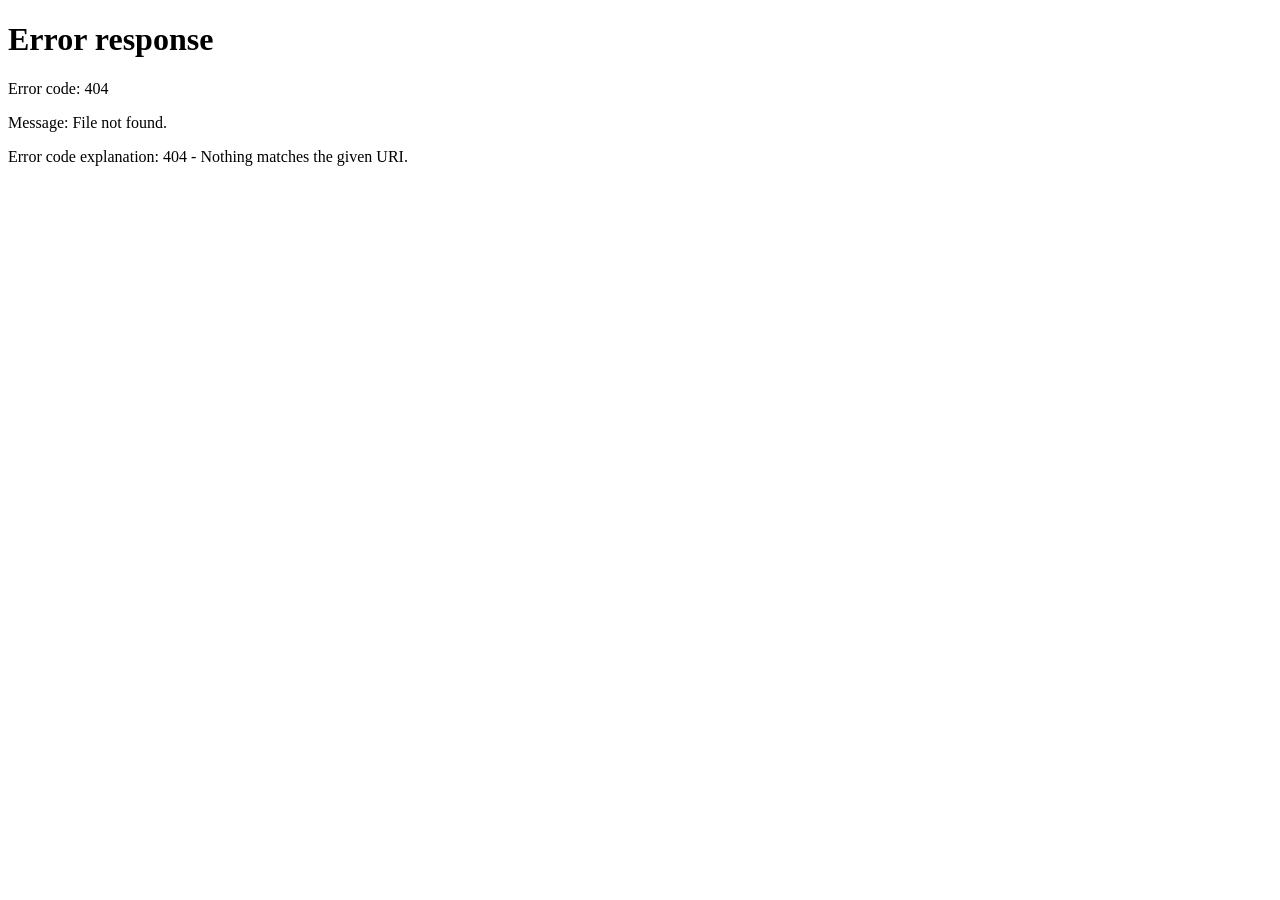
==== codigo/public/index.html @ 6b4eb7d6 "Initial commit" ====
<!DOCTYPE html>
<html lang="en">
  <head>
    <meta charset="UTF-8" />
    <meta name="viewport" content="width=device-width, initial-scale=1.0" />
    <title>Document</title>
    <link rel="stylesheet" href="./assets/css/styles.css" />
    <script src="./assets/js/login.js"></script>
  </head>
  <body>
    <header>
      <div class="banner">
        <img src="./assets/images/banner_ti.png" alt="" />
      </div>
      <div class="barra-info">
        <nav class="menu">
          <ul>
            <li><a href="index.html">Home</a></li>
            <li><a href="about.html">Sobre nós</a></li>
          </ul>
        </nav>
        <div class="dados-usuario">
          <span id="userInfo"></span>
        </div>
      </div>
    </header>
    <main>
        <h3>Boas vindas</h3>
        <p>Sejam bem-vindos à home-page do projeto de TI 1 - Trabalho
        Interdisciplinar</p>
        <p>Esse conteúdo que você está lendo foi criado para exemplificar como
        criar o seu site integrado com o ambiente de login e o back end que
        utiliza o JSON Server.</p>
        <p>Ao criar o seu site, você deve adaptar esse código para sua neessidade ou começar do zero, excluindo todo esse conteúdo.
        </p>

        <h3>Arquivos do site (Front End)</h3>
        <p>Para montar seu site, edite os arquivos existentes e crie novos arquivos na pasta <code>public</code> que mantem todos os arquivos da parte de Front End do site, a interface que é vista pelo usuário no navegador.</p>

        <p>Nesta pasta <code>public</code>, sugerimos que você organize os arquivos do seu site da seguinte maneira:</p>
        <ul>
            <li><strong>Pasta <code>assets</code></strong>: os arquivos de formatação (CSS), os scripts (JS), as imagens utilizadas no site (JPG, PNG, GIF, SVG, etc), fontes (TTF) e outros arquivos gerais utilizados por todo o site.</li>
            <li><strong>Pasta <code>modulos</code></strong>: os arquivos utilizados na implementação das funcionalidades do site. Separe uma sub-pasta para cada novo módulo ou funcionalidade. Pode também ser utilizado para dividir o trabalho de cada membro do grupo.</li>
            <li><strong>Arquivo <code>index.html</code></strong>: arquivo que representa a "home page" do site.</li>
        </ul>

        <h3>Módulo de Login</h3>
        <p>O módulo de login de usuário traz uma funcionalidade completa de registro de usuários e validação de login e senha.</p>
        <h4>Integração do site com módulo de Login</h4>
        <p>Para utilizar o módulo de login, basta incluir o script na sua página colocando a seguinte tag no HEAD</p>
        <pre>&lt;script src="./assets/js/login.js"&gt&lt;script&gt;</pre>
        <p>Ao incluir o script de login na sua página, caso o usuário ainda não tenha efetuado login, ao acessar a home-page do site, o navegador será direcionado para o formulário de <strong>Identificação de Usuário</strong>. Se o usuário informar corretamente o login e a senha, o navegador será direcionado para a Home-Page.</p>
        <h4>Sessão do usuário logado</h4>
        <p>Assim que o usuário se identifica e acessa a parte privada do site, o módulo de login cria uma chave do sessionStorage do navegador com o título <strong>usuarioCorrente</strong> e cujo conteúdo é um objeto com os atributos: id, nome, login, senha e email. </p>
        <h4>Base de dados de usuários</h4>
        <p>Inicialmente o módulo de login é configurado com dois usuários: </p>
        <ul>
            <li>admin - Senha: 123</li>
            <li>user - Senha: 123</li>
        </ul>

        <h3>Servidor Web e API baseada no JSON Server (Back end)</h3>
        <p>O ambiente de trabalho disponibilizado para suportar o Trabalho Interdisciplinar 1 é baseado no Node.js. A aplicação de back end utiliza o módulo JSON Server para criar um Servidor Web que prove duas estruturas separadas:
        <ul>
            <li><strong>Arquivos estáticos (Pasta <code>public</code>)</strong>: da acesso aos arquivos utilizados no front end (HTML, CSS e JavaScript).</li>
            <li><strong>API RESTful (pasta <code>db</code>)</strong>: uma interface para acesso aos dados definidos no arquivo db.json.</li>
        </ul></p>

        <h4>Arquitetura do site</h4>
        <p>A imagem que se segue apresenta a arquitetura desse ambiente, mostrando as duas refletindo as pastas desse ambiente.</p>
        <p><img class="img-fluid d-block w-75 m-auto" src="./assets/images/servidor.png" alt=""></p>

        <h4>Arquivo db.json</h4>
        <p>O arquivo JSON utilizado para definição das estruturas dos dados providos pela aplicação é localizado na pasta db e tem um formato como o mostrado no exemplo da figura a seguir. Esse arquivo define uma estrutura hipotética de contatos que descreve itens com os seguintes atributos: <code>id</code>, <code>nome</code> e <code>cidade</code>. para o JSON Server, é fundamental que toda estrutura tenha um atributo de identificador de nome <code>id</code>.</p>
        <p><img class="img-fluid d-block w-50 m-auto" src="./assets/images/arquivo_json.png" alt=""></p>
    </main>
  </body>
</html>
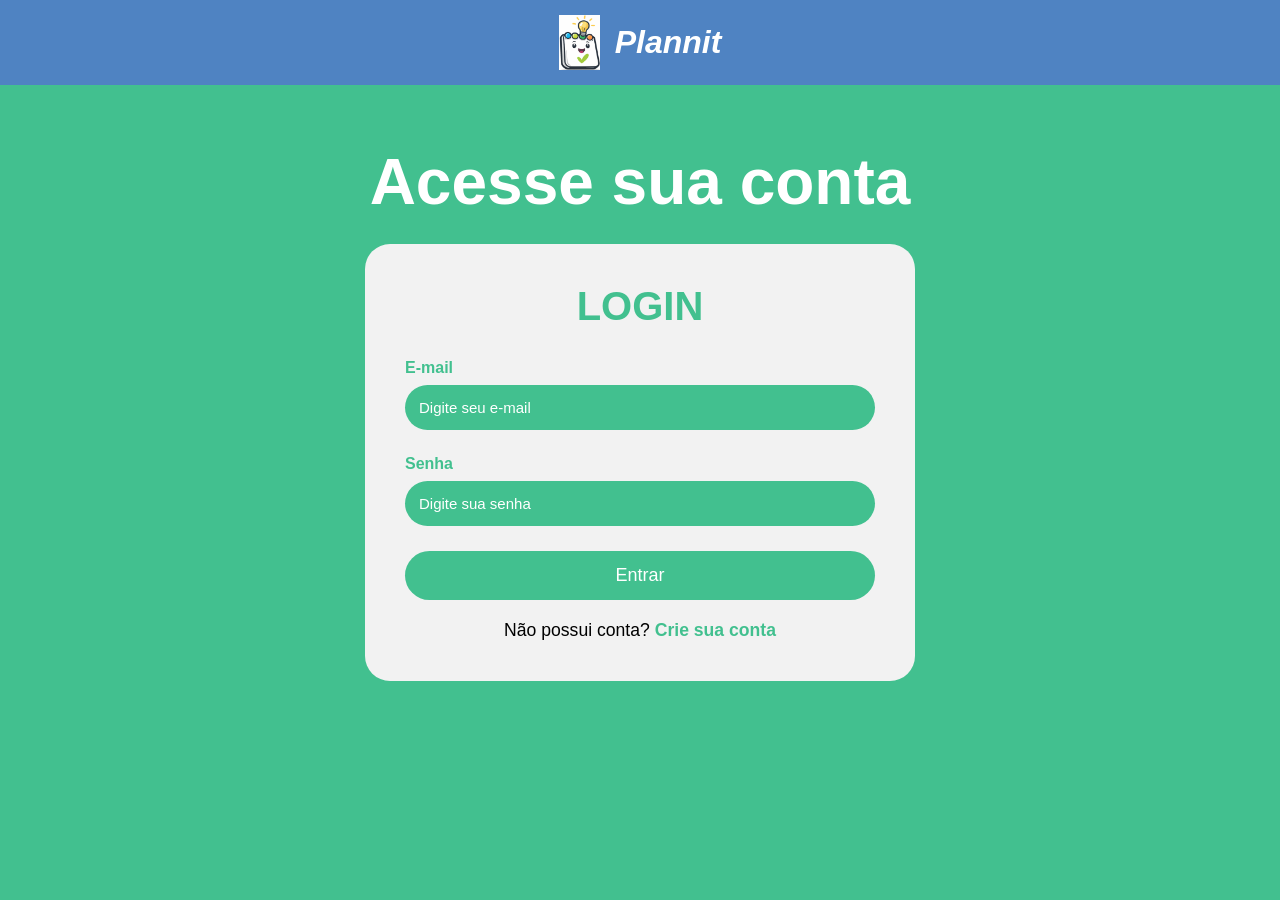
==== commit 86e29e54: "." ====
--- a/codigo/public/index.html
+++ b/codigo/public/index.html
@@ -1,78 +1,105 @@
 <!DOCTYPE html>
-<html lang="en">
-  <head>
-    <meta charset="UTF-8" />
-    <meta name="viewport" content="width=device-width, initial-scale=1.0" />
-    <title>Document</title>
-    <link rel="stylesheet" href="./assets/css/styles.css" />
-    <script src="./assets/js/login.js"></script>
-  </head>
-  <body>
+<html lang="pt-br">
+
+<head>
+    <meta charset="UTF-8">
+    <meta name="viewport" content="width=device-width, initial-scale=1.0">
+    <title>Plannit - Home</title>
+    <link rel="stylesheet" href="assets/css/styles.css">
+</head>
+
+<body>
+
     <header>
-      <div class="banner">
-        <img src="./assets/images/banner_ti.png" alt="" />
-      </div>
-      <div class="barra-info">
-        <nav class="menu">
-          <ul>
-            <li><a href="index.html">Home</a></li>
-            <li><a href="about.html">Sobre nós</a></li>
-          </ul>
-        </nav>
-        <div class="dados-usuario">
-          <span id="userInfo"></span>
+        <div class="barra-info">
+
+            <div class="logo">
+                <img src="assets/images/Plannit_logo.png" alt="Logo do site">
+            </div>
+
+            <div class="busca">
+                <input type="text" placeholder="Buscar ferramentas...">
+                <span class="icone-busca">🔍</span>
+            </div>
+
+            <nav class="menu">
+                <ul>
+                    <li><a href="index.html">Home</a></li>
+                    <li><a href="(ian)funcionalidades.html">Planejador</a></li>
+                    <li><a href="(João)bem_estar.html">Bem-Estar</a></li>
+                    <li><a href="(Antonio)sobre.html">Sobre</a></li>
+                    <li><a href="(Antonio)conta.html">Conta</a></li>
+                </ul>
+            </nav>
+
         </div>
-      </div>
     </header>
+
     <main>
-        <h3>Boas vindas</h3>
-        <p>Sejam bem-vindos à home-page do projeto de TI 1 - Trabalho
-        Interdisciplinar</p>
-        <p>Esse conteúdo que você está lendo foi criado para exemplificar como
-        criar o seu site integrado com o ambiente de login e o back end que
-        utiliza o JSON Server.</p>
-        <p>Ao criar o seu site, você deve adaptar esse código para sua neessidade ou começar do zero, excluindo todo esse conteúdo.
-        </p>
 
-        <h3>Arquivos do site (Front End)</h3>
-        <p>Para montar seu site, edite os arquivos existentes e crie novos arquivos na pasta <code>public</code> que mantem todos os arquivos da parte de Front End do site, a interface que é vista pelo usuário no navegador.</p>
+        <section class="hero">
+            <h1>
+              <p id="boasVindas"></p>
+                Organize seus estudos sem esquecer da sua
+                <span>saúde mental</span>
+            </h1>
+        </section>
 
-        <p>Nesta pasta <code>public</code>, sugerimos que você organize os arquivos do seu site da seguinte maneira:</p>
-        <ul>
-            <li><strong>Pasta <code>assets</code></strong>: os arquivos de formatação (CSS), os scripts (JS), as imagens utilizadas no site (JPG, PNG, GIF, SVG, etc), fontes (TTF) e outros arquivos gerais utilizados por todo o site.</li>
-            <li><strong>Pasta <code>modulos</code></strong>: os arquivos utilizados na implementação das funcionalidades do site. Separe uma sub-pasta para cada novo módulo ou funcionalidade. Pode também ser utilizado para dividir o trabalho de cada membro do grupo.</li>
-            <li><strong>Arquivo <code>index.html</code></strong>: arquivo que representa a "home page" do site.</li>
-        </ul>
+        <section class="cards">
 
-        <h3>Módulo de Login</h3>
-        <p>O módulo de login de usuário traz uma funcionalidade completa de registro de usuários e validação de login e senha.</p>
-        <h4>Integração do site com módulo de Login</h4>
-        <p>Para utilizar o módulo de login, basta incluir o script na sua página colocando a seguinte tag no HEAD</p>
-        <pre>&lt;script src="./assets/js/login.js"&gt&lt;script&gt;</pre>
-        <p>Ao incluir o script de login na sua página, caso o usuário ainda não tenha efetuado login, ao acessar a home-page do site, o navegador será direcionado para o formulário de <strong>Identificação de Usuário</strong>. Se o usuário informar corretamente o login e a senha, o navegador será direcionado para a Home-Page.</p>
-        <h4>Sessão do usuário logado</h4>
-        <p>Assim que o usuário se identifica e acessa a parte privada do site, o módulo de login cria uma chave do sessionStorage do navegador com o título <strong>usuarioCorrente</strong> e cujo conteúdo é um objeto com os atributos: id, nome, login, senha e email. </p>
-        <h4>Base de dados de usuários</h4>
-        <p>Inicialmente o módulo de login é configurado com dois usuários: </p>
-        <ul>
-            <li>admin - Senha: 123</li>
-            <li>user - Senha: 123</li>
-        </ul>
+            <a href="(ian)funcionalidades.html" class="card">
+                <h2>Organize sua rotina</h2>
+                <p>
+                    Crie uma agenda semanal ou mensal e
+                    comece a organizar suas tarefas diárias.
+                </p>
+            </a>
 
-        <h3>Servidor Web e API baseada no JSON Server (Back end)</h3>
-        <p>O ambiente de trabalho disponibilizado para suportar o Trabalho Interdisciplinar 1 é baseado no Node.js. A aplicação de back end utiliza o módulo JSON Server para criar um Servidor Web que prove duas estruturas separadas:
-        <ul>
-            <li><strong>Arquivos estáticos (Pasta <code>public</code>)</strong>: da acesso aos arquivos utilizados no front end (HTML, CSS e JavaScript).</li>
-            <li><strong>API RESTful (pasta <code>db</code>)</strong>: uma interface para acesso aos dados definidos no arquivo db.json.</li>
-        </ul></p>
+            <a href="(João)bem_estar.html" class="card">
+                <h2>Conteúdos de bem-estar</h2>
+                <p>
+                    Veja conteúdos e dicas que podem ajudar
+                    no estresse e pressão diária em relação
+                    às provas e trabalhos.
+                </p>
+            </a>
 
-        <h4>Arquitetura do site</h4>
-        <p>A imagem que se segue apresenta a arquitetura desse ambiente, mostrando as duas refletindo as pastas desse ambiente.</p>
-        <p><img class="img-fluid d-block w-75 m-auto" src="./assets/images/servidor.png" alt=""></p>
+            <a href="(Gabriel)contato_psicologo.html" class="card">
+                <h2>Contate Psicólogos</h2>
+                <p>
+                    Encontre um psicólogo ou psicopedagogo
+                    que possa ajudar com ansiedade e
+                    dificuldades acadêmicas.
+                </p>
+            </a>
 
-        <h4>Arquivo db.json</h4>
-        <p>O arquivo JSON utilizado para definição das estruturas dos dados providos pela aplicação é localizado na pasta db e tem um formato como o mostrado no exemplo da figura a seguir. Esse arquivo define uma estrutura hipotética de contatos que descreve itens com os seguintes atributos: <code>id</code>, <code>nome</code> e <code>cidade</code>. para o JSON Server, é fundamental que toda estrutura tenha um atributo de identificador de nome <code>id</code>.</p>
-        <p><img class="img-fluid d-block w-50 m-auto" src="./assets/images/arquivo_json.png" alt=""></p>
+            <a href="(Antonio)comunidade.html" class="card">
+                <h2>Comunidade On-line</h2>
+                <p>
+                    Participe da nossa comunidade para trocar
+                    ideias, receber conselhos e compartilhar
+                    experiências.
+                </p>
+            </a>
+
+            <a href="(ian)funcionalidades.html" class="card">
+                <h2>Lembretes</h2>
+                <p>
+                    Clique aqui para acessar seus lembretes
+                    das tarefas do dia e da semana.
+                </p>
+            </a>
+
+        </section>
+
     </main>
-  </body>
-</html>
+
+    <footer>
+        © Copyright - 2026
+    </footer>
+
+    <script src="assets/js/index.js"></script>
+
+</body>
+
+</html>
--- a/codigo/public/assets/css/styles.css
+++ b/codigo/public/assets/css/styles.css
@@ -0,0 +1,158 @@
+* {
+    margin: 0;
+    padding: 0;
+    box-sizing: border-box;
+}
+
+body {
+    font-family: Arial, Helvetica, sans-serif;
+    background-color: #42c08f;
+    min-height: 100vh;
+    display: flex;
+    flex-direction: column;
+}
+
+/* ===================== */
+/* HEADER */
+/* ===================== */
+
+.barra-info {
+    background-color: #4f83c2;
+    display: flex;
+    align-items: center;
+    justify-content: space-between;
+    padding: 10px 20px;
+}
+
+.menu {
+    background-color: #4f83c2;
+    display: flex;
+    align-items: center;
+}
+
+.logo img {
+    height: 50px;
+    cursor: pointer;
+}
+
+.busca {
+    position: relative;
+    width: 40%;
+}
+
+.busca input {
+    width: 100%;
+    padding: 10px 40px 10px 15px;
+    border-radius: 25px;
+    border: none;
+    outline: none;
+    font-size: 16px;
+}
+
+.icone-busca {
+    position: absolute;
+    right: 15px;
+    top: 50%;
+    transform: translateY(-50%);
+    cursor: pointer;
+}
+
+.menu ul {
+    list-style: none;
+    display: flex;
+    gap: 20px;
+}
+
+.menu a {
+    text-decoration: none;
+    color: white;
+    font-weight: 500;
+}
+
+.menu a:hover {
+    text-decoration: underline;
+}
+
+/* ===================== */
+/* MAIN */
+/* ===================== */
+
+main {
+    flex: 1;
+}
+
+.hero {
+    text-align: center;
+    padding: 40px 20px;
+}
+
+.hero h1 {
+    color: white;
+    font-size: 3rem;
+    max-width: 900px;
+    margin: 0 auto;
+}
+
+.hero span {
+    font-weight: bold;
+}
+
+/* ===================== */
+/* CARDS */
+/* ===================== */
+
+.cards {
+    max-width: 1200px;
+    margin: 20px auto 60px;
+    display: flex;
+    justify-content: center;
+    flex-wrap: wrap;
+    gap: 35px;
+}
+
+.card {
+    width: 320px;
+    min-height: 220px;
+
+    background-color: #f2f2f2;
+    border-radius: 25px;
+
+    padding: 25px;
+
+    text-decoration: none;
+
+    display: flex;
+    flex-direction: column;
+    align-items: center;
+}
+
+.card h2 {
+    color: #4f83c2;
+    text-align: center;
+    margin-bottom: 20px;
+}
+
+.card p {
+    color: #42c08f;
+    text-align: center;
+    line-height: 1.5;
+}
+
+/* Efeito ao passar o mouse */
+
+.card:hover {
+    transform: translateY(-8px);
+    transition: 0.3s;
+    box-shadow: 0px 6px 20px rgba(0, 0, 0, 0.15);
+}
+
+/* ===================== */
+/* FOOTER */
+/* ===================== */
+
+footer {
+    background-color: #4f83c2;
+    color: black;
+    text-align: center;
+    padding: 12px;
+}
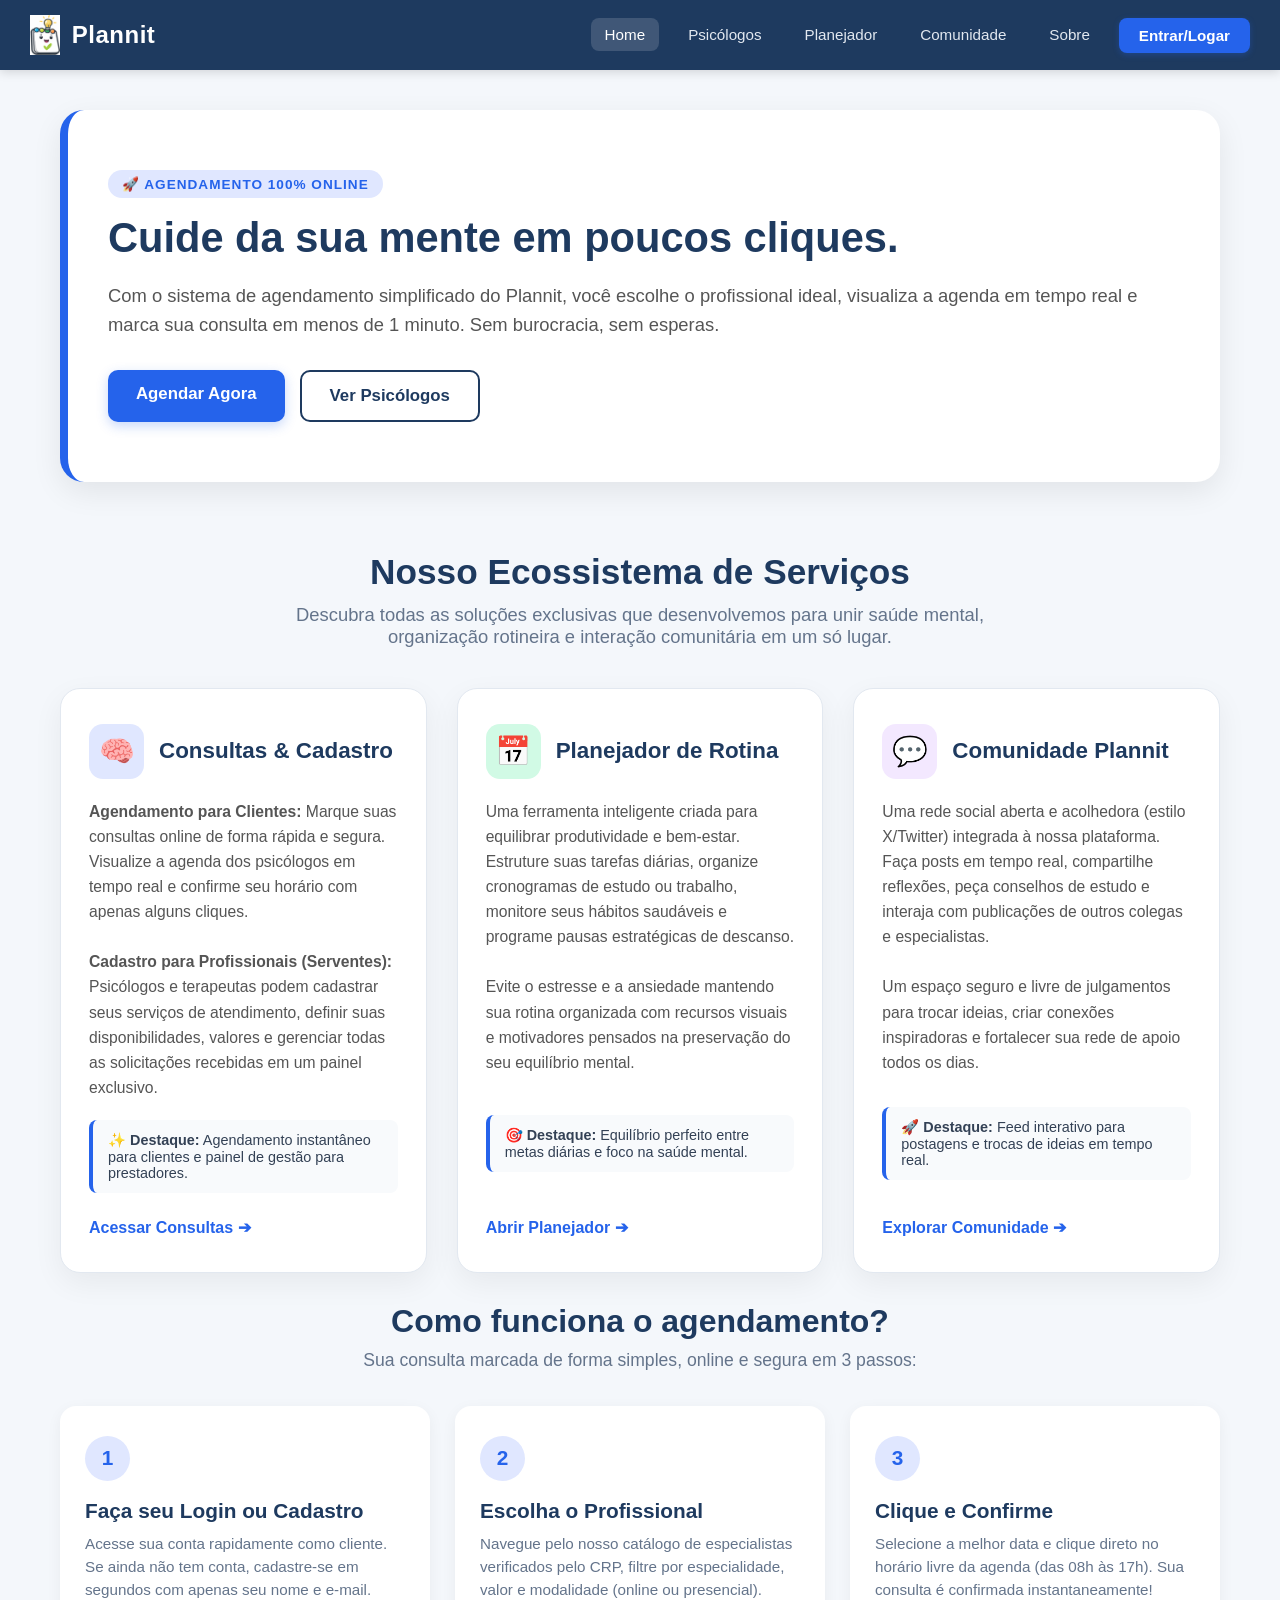
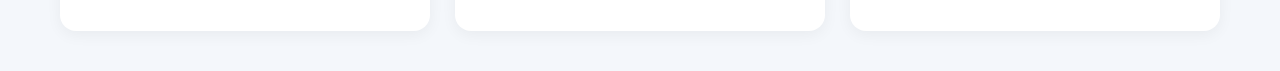
==== commit cff81eb5: "Fazendo a integração do JSON, JS e cores de todas as paginas" ====
--- a/codigo/public/index.html
+++ b/codigo/public/index.html
@@ -4,102 +4,512 @@
 <head>
     <meta charset="UTF-8">
     <meta name="viewport" content="width=device-width, initial-scale=1.0">
-    <title>Plannit - Home</title>
-    <link rel="stylesheet" href="assets/css/styles.css">
+    <title>Plannit - Agendamento Simples e Rápido</title>
+    <style>
+        * {
+            margin: 0;
+            padding: 0;
+            box-sizing: border-box;
+            font-family: 'Segoe UI', Tahoma, Geneva, Verdana, sans-serif;
+        }
+
+        body {
+            background: #f4f7fb;
+            color: #333333;
+            min-height: 100vh;
+            display: flex;
+            flex-direction: column;
+        }
+
+        /* HEADER ESTILO (Leonardo)psicologo.css */
+        header {
+            background: #1e3a5f;
+            color: white;
+            box-shadow: 0 2px 10px rgba(0, 0, 0, 0.15);
+            position: sticky;
+            top: 0;
+            z-index: 100;
+        }
+
+        .barra-info {
+            height: 70px;
+            display: flex;
+            justify-content: space-between;
+            align-items: center;
+            padding: 0 30px;
+            max-width: 1400px;
+            margin: 0 auto;
+            width: 100%;
+            gap: 20px;
+        }
+
+        .logo {
+            display: flex;
+            align-items: center;
+            gap: 12px;
+            text-decoration: none;
+            color: white;
+        }
+
+        .logo img {
+            height: 40px;
+            width: auto;
+            object-fit: contain;
+        }
+
+        .logo span {
+            font-size: 1.5rem;
+            font-weight: bold;
+            letter-spacing: 0.5px;
+        }
+
+        .menu ul {
+            display: flex;
+            list-style: none;
+            gap: 15px;
+            align-items: center;
+        }
+
+        .menu a {
+            color: #e2e8f0;
+            text-decoration: none;
+            font-size: 0.95rem;
+            font-weight: 500;
+            padding: 8px 14px;
+            border-radius: 8px;
+            transition: 0.2s;
+        }
+
+        .menu a:hover {
+            color: #ffffff;
+            background: rgba(255, 255, 255, 0.1);
+        }
+
+        /* Botão de Login no Header */
+        .btn-login-header {
+            background: #2563eb !important;
+            color: white !important;
+            font-weight: 600 !important;
+            padding: 9px 20px !important;
+            border-radius: 8px;
+            box-shadow: 0 2px 6px rgba(37, 99, 235, 0.3);
+            transition: 0.3s !important;
+        }
+
+        .btn-login-header:hover {
+            background: #1d4ed8 !important;
+            transform: translateY(-2px);
+        }
+
+        /* CONTEÚDO PRINCIPAL */
+        main {
+            flex: 1;
+            max-width: 1200px;
+            margin: 40px auto;
+            padding: 0 20px;
+            width: 100%;
+        }
+
+        /* PROMOÇÃO DO SISTEMA DE AGENDAMENTO */
+        .promo-hero {
+            background: white;
+            border-radius: 24px;
+            padding: 60px 40px;
+            margin-bottom: 40px;
+            box-shadow: 0 10px 30px rgba(0, 0, 0, 0.08);
+            display: flex;
+            align-items: center;
+            justify-content: space-between;
+            gap: 40px;
+            border-left: 8px solid #2563eb;
+        }
+
+        .promo-texto {
+            flex: 1;
+        }
+
+        .promo-tag {
+            display: inline-block;
+            background: #e0e7ff;
+            color: #2563eb;
+            padding: 6px 14px;
+            border-radius: 20px;
+            font-size: 0.85rem;
+            font-weight: 700;
+            text-transform: uppercase;
+            letter-spacing: 1px;
+            margin-bottom: 15px;
+        }
+
+        .promo-texto h1 {
+            font-size: 2.6rem;
+            color: #1e3a5f;
+            margin-bottom: 18px;
+            line-height: 1.2;
+            font-weight: 800;
+        }
+
+        .promo-texto p {
+            font-size: 1.15rem;
+            color: #555555;
+            line-height: 1.6;
+            margin-bottom: 30px;
+        }
+
+        .promo-botoes {
+            display: flex;
+            gap: 15px;
+            flex-wrap: wrap;
+        }
+
+        .btn-primario {
+            background: #2563eb;
+            color: white;
+            text-decoration: none;
+            padding: 14px 28px;
+            border-radius: 10px;
+            font-size: 1.05rem;
+            font-weight: bold;
+            box-shadow: 0 4px 12px rgba(37, 99, 235, 0.25);
+            transition: 0.3s;
+        }
+
+        .btn-primario:hover {
+            background: #1d4ed8;
+            transform: translateY(-3px);
+        }
+
+        .btn-secundario {
+            background: white;
+            color: #1e3a5f;
+            text-decoration: none;
+            padding: 14px 28px;
+            border-radius: 10px;
+            font-size: 1.05rem;
+            font-weight: bold;
+            border: 2px solid #1e3a5f;
+            transition: 0.3s;
+        }
+
+        .btn-secundario:hover {
+            background: #f0f4f8;
+        }
+
+        /* PASSOS DO AGENDAMENTO (EM POUCOS CLIQUES) */
+        .secao-passos {
+            text-align: center;
+            margin-top: 20px;
+        }
+
+        .secao-passos h2 {
+            font-size: 2rem;
+            color: #1e3a5f;
+            margin-bottom: 10px;
+        }
+
+        .secao-passos p.subtitulo {
+            color: #64748b;
+            font-size: 1.1rem;
+            margin-bottom: 35px;
+        }
+
+        .passos-grid {
+            display: grid;
+            grid-template-columns: repeat(auto-fit, minmax(300px, 1fr));
+            gap: 25px;
+        }
+
+        .passo-card {
+            background: white;
+            border-radius: 16px;
+            padding: 30px 25px;
+            box-shadow: 0 4px 15px rgba(0, 0, 0, 0.05);
+            transition: 0.3s;
+            position: relative;
+            text-align: left;
+        }
+
+        .passo-card:hover {
+            transform: translateY(-5px);
+            box-shadow: 0 10px 25px rgba(0, 0, 0, 0.1);
+        }
+
+        .passo-numero {
+            width: 45px;
+            height: 45px;
+            background: #e0e7ff;
+            color: #2563eb;
+            border-radius: 50%;
+            display: flex;
+            align-items: center;
+            justify-content: center;
+            font-size: 1.3rem;
+            font-weight: bold;
+            margin-bottom: 18px;
+        }
+
+        .passo-card h3 {
+            font-size: 1.3rem;
+            color: #1e3a5f;
+            margin-bottom: 10px;
+        }
+
+        .passo-card p {
+            color: #64748b;
+            font-size: 0.95rem;
+            line-height: 1.5;
+        }
+
+        /* SEÇÃO DE TODOS OS SERVIÇOS DO ECOSSISTEMA */
+        .secao-servicos {
+            text-align: center;
+            margin: 70px 0 30px 0;
+        }
+
+        .secao-servicos h2 {
+            font-size: 2.2rem;
+            color: #1e3a5f;
+            margin-bottom: 12px;
+        }
+
+        .secao-servicos p.subtitulo-servicos {
+            color: #64748b;
+            font-size: 1.15rem;
+            margin-bottom: 40px;
+            max-width: 750px;
+            margin-left: auto;
+            margin-right: auto;
+        }
+
+        .servicos-grid {
+            display: grid;
+            grid-template-columns: repeat(auto-fit, minmax(320px, 1fr));
+            gap: 30px;
+        }
+
+        .servico-card {
+            background: white;
+            border-radius: 20px;
+            padding: 35px 28px;
+            box-shadow: 0 10px 30px rgba(0, 0, 0, 0.06);
+            border: 1px solid #e2e8f0;
+            display: flex;
+            flex-direction: column;
+            justify-content: space-between;
+            text-align: left;
+            transition: 0.3s ease;
+            position: relative;
+        }
+
+        .servico-card:hover {
+            transform: translateY(-6px);
+            box-shadow: 0 15px 35px rgba(37, 99, 235, 0.12);
+            border-color: #cbd5e1;
+        }
+
+        .servico-topo {
+            display: flex;
+            align-items: center;
+            gap: 15px;
+            margin-bottom: 20px;
+        }
+
+        .servico-icone {
+            width: 55px;
+            height: 55px;
+            border-radius: 14px;
+            display: flex;
+            align-items: center;
+            justify-content: center;
+            font-size: 1.8rem;
+        }
+
+        .icone-azul { background: #e0e7ff; color: #2563eb; }
+        .icone-verde { background: #d1fae5; color: #10b981; }
+        .icone-roxo { background: #f3e8ff; color: #9333ea; }
+
+        .servico-card h3 {
+            font-size: 1.4rem;
+            color: #1e3a5f;
+            font-weight: bold;
+        }
+
+        .servico-desc {
+            color: #555555;
+            font-size: 0.98rem;
+            line-height: 1.6;
+            margin-bottom: 20px;
+            flex-grow: 1;
+        }
+
+        .servico-destaque {
+            background: #f8fafc;
+            border-left: 4px solid #2563eb;
+            padding: 12px 15px;
+            border-radius: 8px;
+            font-size: 0.9rem;
+            color: #334155;
+            margin-bottom: 25px;
+        }
+
+        .servico-link {
+            display: inline-flex;
+            align-items: center;
+            gap: 8px;
+            text-decoration: none;
+            font-weight: bold;
+            color: #2563eb;
+            font-size: 1rem;
+            transition: 0.2s;
+        }
+
+        .servico-link:hover {
+            color: #1d4ed8;
+            gap: 12px;
+        }
+
+        @media (max-width: 900px) {
+            .barra-info {
+                height: auto;
+                flex-direction: column;
+                padding: 15px 20px;
+            }
+
+            .menu ul {
+                flex-wrap: wrap;
+                justify-content: center;
+            }
+
+            .promo-hero {
+                flex-direction: column;
+                padding: 35px 25px;
+                text-align: center;
+            }
+
+            .promo-texto h1 {
+                font-size: 2rem;
+            }
+
+            .promo-botoes {
+                justify-content: center;
+            }
+        }
+    </style>
 </head>
 
 <body>
 
-    <header>
-        <div class="barra-info">
-
-            <div class="logo">
-                <img src="assets/images/Plannit_logo.png" alt="Logo do site">
+    <!-- Componente Header Global -->
+    <div id="header-plannit"></div>
+    <script src="./assets/js/header.js"></script>
+
+    <main>
+        <!-- Destaque Promocional do Agendamento -->
+        <section class="promo-hero">
+            <div class="promo-texto">
+                <span class="promo-tag">🚀 Agendamento 100% Online</span>
+                <h1>Cuide da sua mente em poucos cliques.</h1>
+                <p>Com o sistema de agendamento simplificado do Plannit, você escolhe o profissional ideal, visualiza a
+                    agenda em tempo real e marca sua consulta em menos de 1 minuto. Sem burocracia, sem esperas.</p>
+                <div class="promo-botoes">
+                    <a href="./modulos/login/login.html" class="btn-primario">Agendar Agora</a>
+                    <a href="./(Gabriel)contato_psicologo.html" class="btn-secundario">Ver Psicólogos</a>
+                </div>
             </div>
-
-            <div class="busca">
-                <input type="text" placeholder="Buscar ferramentas...">
-                <span class="icone-busca">🔍</span>
+        </section>
+
+        <!-- Seção: Todos os Serviços do Ecossistema Plannit -->
+        <section class="secao-servicos">
+            <h2>Nosso Ecossistema de Serviços</h2>
+            <p class="subtitulo-servicos">Descubra todas as soluções exclusivas que desenvolvemos para unir saúde mental, organização rotineira e interação comunitária em um só lugar.</p>
+
+            <div class="servicos-grid">
+                <!-- Serviço 1: Consultas e Cadastro -->
+                <div class="servico-card">
+                    <div>
+                        <div class="servico-topo">
+                            <div class="servico-icone icone-azul">🧠</div>
+                            <h3>Consultas & Cadastro</h3>
+                        </div>
+                        <p class="servico-desc">
+                            <strong>Agendamento para Clientes:</strong> Marque suas consultas online de forma rápida e segura. Visualize a agenda dos psicólogos em tempo real e confirme seu horário com apenas alguns cliques.<br><br>
+                            <strong>Cadastro para Profissionais (Serventes):</strong> Psicólogos e terapeutas podem cadastrar seus serviços de atendimento, definir suas disponibilidades, valores e gerenciar todas as solicitações recebidas em um painel exclusivo.
+                        </p>
+                    </div>
+                    <div class="servico-destaque">
+                        ✨ <strong>Destaque:</strong> Agendamento instantâneo para clientes e painel de gestão para prestadores.
+                    </div>
+                    <a href="./(Gabriel)contato_psicologo.html" class="servico-link">Acessar Consultas ➔</a>
+                </div>
+
+                <!-- Serviço 2: Planejador de Rotina -->
+                <div class="servico-card">
+                    <div>
+                        <div class="servico-topo">
+                            <div class="servico-icone icone-verde">📅</div>
+                            <h3>Planejador de Rotina</h3>
+                        </div>
+                        <p class="servico-desc">
+                            Uma ferramenta inteligente criada para equilibrar produtividade e bem-estar. Estruture suas tarefas diárias, organize cronogramas de estudo ou trabalho, monitore seus hábitos saudáveis e programe pausas estratégicas de descanso.<br><br>
+                            Evite o estresse e a ansiedade mantendo sua rotina organizada com recursos visuais e motivadores pensados na preservação do seu equilíbrio mental.
+                        </p>
+                    </div>
+                    <div class="servico-destaque">
+                        🎯 <strong>Destaque:</strong> Equilíbrio perfeito entre metas diárias e foco na saúde mental.
+                    </div>
+                    <a href="./(ian)planejador_rotina.html" class="servico-link">Abrir Planejador ➔</a>
+                </div>
+
+                <!-- Serviço 3: Comunidade Plannit -->
+                <div class="servico-card">
+                    <div>
+                        <div class="servico-topo">
+                            <div class="servico-icone icone-roxo">💬</div>
+                            <h3>Comunidade Plannit</h3>
+                        </div>
+                        <p class="servico-desc">
+                            Uma rede social aberta e acolhedora (estilo X/Twitter) integrada à nossa plataforma. Faça posts em tempo real, compartilhe reflexões, peça conselhos de estudo e interaja com publicações de outros colegas e especialistas.<br><br>
+                            Um espaço seguro e livre de julgamentos para trocar ideias, criar conexões inspiradoras e fortalecer sua rede de apoio todos os dias.
+                        </p>
+                    </div>
+                    <div class="servico-destaque">
+                        🚀 <strong>Destaque:</strong> Feed interativo para postagens e trocas de ideias em tempo real.
+                    </div>
+                    <a href="./(Antonio)comunidade.html" class="servico-link">Explorar Comunidade ➔</a>
+                </div>
             </div>
-
-            <nav class="menu">
-                <ul>
-                    <li><a href="index.html">Home</a></li>
-                    <li><a href="(ian)funcionalidades.html">Planejador</a></li>
-                    <li><a href="(João)bem_estar.html">Bem-Estar</a></li>
-                    <li><a href="(Antonio)sobre.html">Sobre</a></li>
-                    <li><a href="(Antonio)conta.html">Conta</a></li>
-                </ul>
-            </nav>
-
-        </div>
-    </header>
-
-    <main>
-
-        <section class="hero">
-            <h1>
-              <p id="boasVindas"></p>
-                Organize seus estudos sem esquecer da sua
-                <span>saúde mental</span>
-            </h1>
         </section>
 
-        <section class="cards">
-
-            <a href="(ian)funcionalidades.html" class="card">
-                <h2>Organize sua rotina</h2>
-                <p>
-                    Crie uma agenda semanal ou mensal e
-                    comece a organizar suas tarefas diárias.
-                </p>
-            </a>
-
-            <a href="(João)bem_estar.html" class="card">
-                <h2>Conteúdos de bem-estar</h2>
-                <p>
-                    Veja conteúdos e dicas que podem ajudar
-                    no estresse e pressão diária em relação
-                    às provas e trabalhos.
-                </p>
-            </a>
-
-            <a href="(Gabriel)contato_psicologo.html" class="card">
-                <h2>Contate Psicólogos</h2>
-                <p>
-                    Encontre um psicólogo ou psicopedagogo
-                    que possa ajudar com ansiedade e
-                    dificuldades acadêmicas.
-                </p>
-            </a>
-
-            <a href="(Antonio)comunidade.html" class="card">
-                <h2>Comunidade On-line</h2>
-                <p>
-                    Participe da nossa comunidade para trocar
-                    ideias, receber conselhos e compartilhar
-                    experiências.
-                </p>
-            </a>
-
-            <a href="(ian)funcionalidades.html" class="card">
-                <h2>Lembretes</h2>
-                <p>
-                    Clique aqui para acessar seus lembretes
-                    das tarefas do dia e da semana.
-                </p>
-            </a>
-
+        <!-- Como funciona em poucos cliques -->
+        <section class="secao-passos">
+            <h2>Como funciona o agendamento?</h2>
+            <p class="subtitulo">Sua consulta marcada de forma simples, online e segura em 3 passos:</p>
+
+            <div class="passos-grid">
+                <div class="passo-card">
+                    <div class="passo-numero">1</div>
+                    <h3>Faça seu Login ou Cadastro</h3>
+                    <p>Acesse sua conta rapidamente como cliente. Se ainda não tem conta, cadastre-se em segundos com
+                        apenas seu nome e e-mail.</p>
+                </div>
+
+                <div class="passo-card">
+                    <div class="passo-numero">2</div>
+                    <h3>Escolha o Profissional</h3>
+                    <p>Navegue pelo nosso catálogo de especialistas verificados pelo CRP, filtre por especialidade,
+                        valor e modalidade (online ou presencial).</p>
+                </div>
+
+                <div class="passo-card">
+                    <div class="passo-numero">3</div>
+                    <h3>Clique e Confirme</h3>
+                    <p>Selecione a melhor data e clique direto no horário livre da agenda (das 08h às 17h). Sua consulta
+                        é confirmada instantaneamente!</p>
+                </div>
+            </div>
         </section>
-
     </main>
 
-    <footer>
-        © Copyright - 2026
-    </footer>
-
-    <script src="assets/js/index.js"></script>
-
 </body>
 
 </html>
